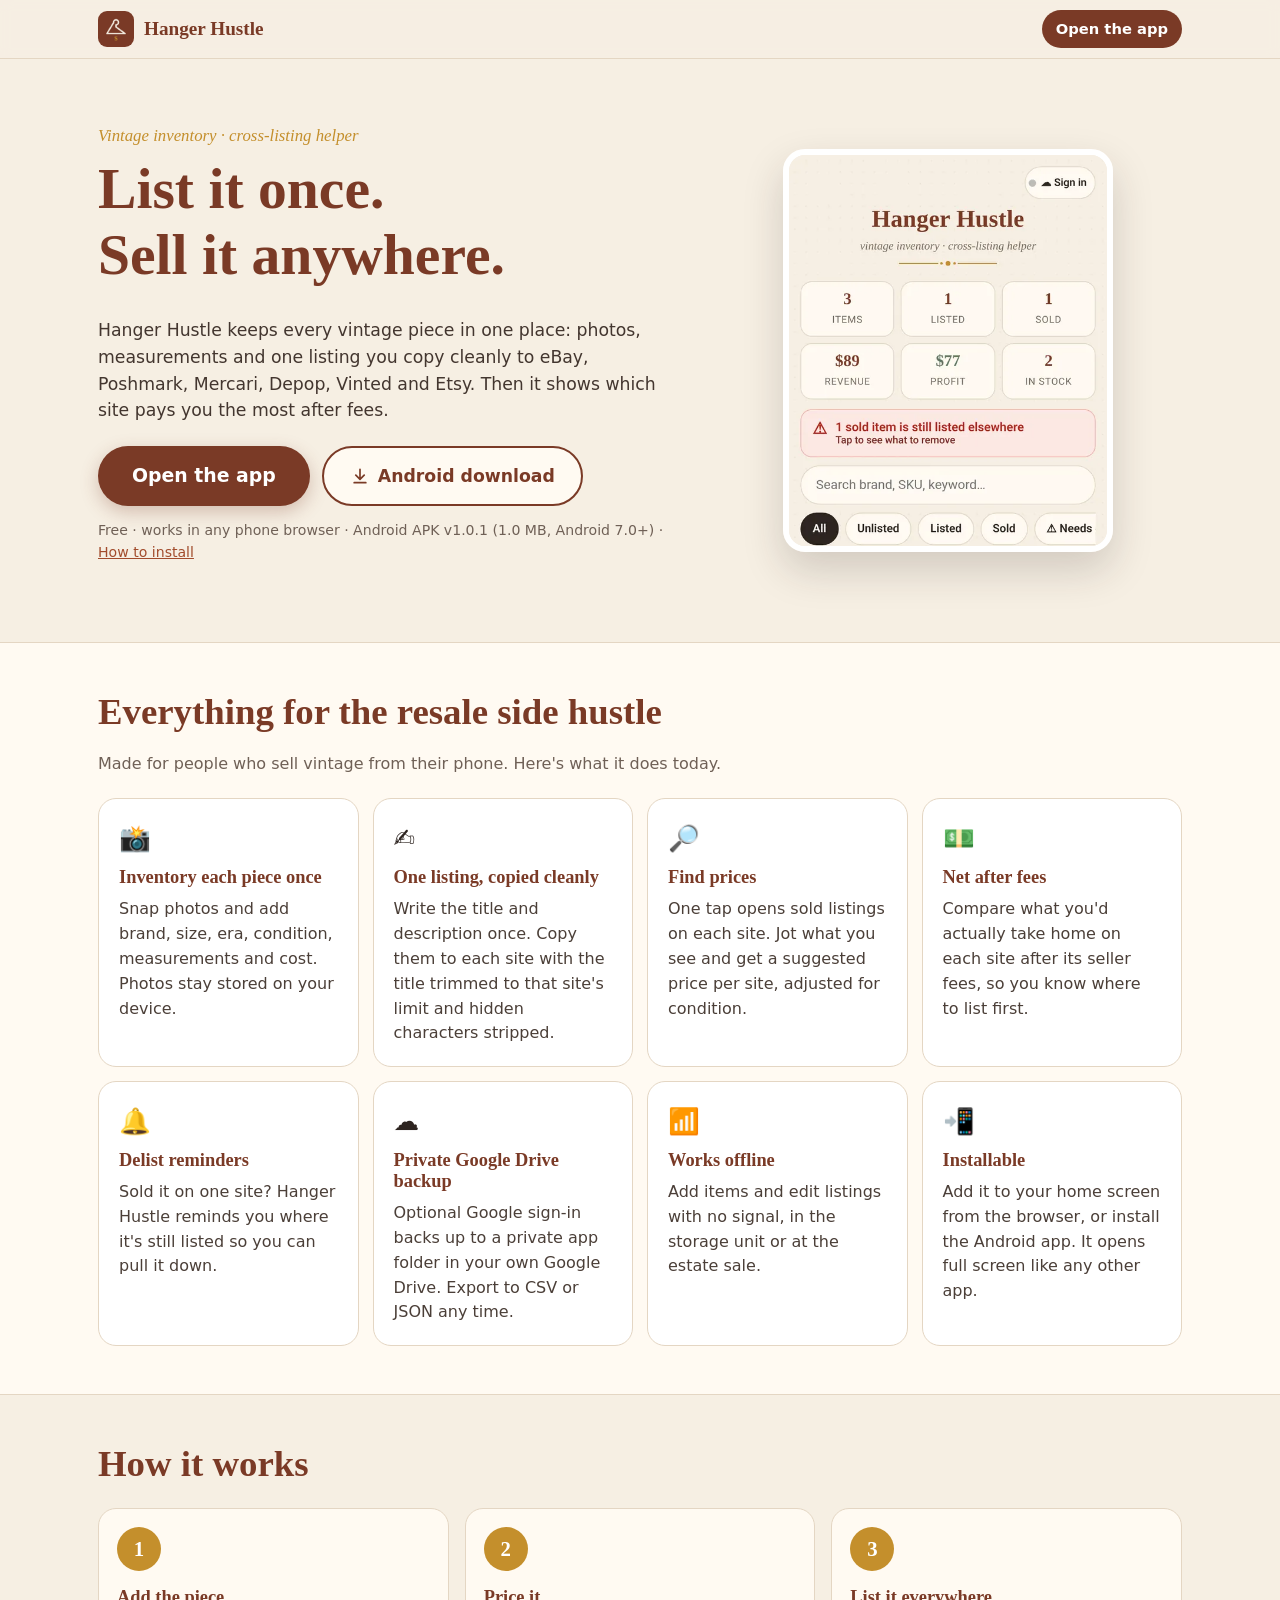
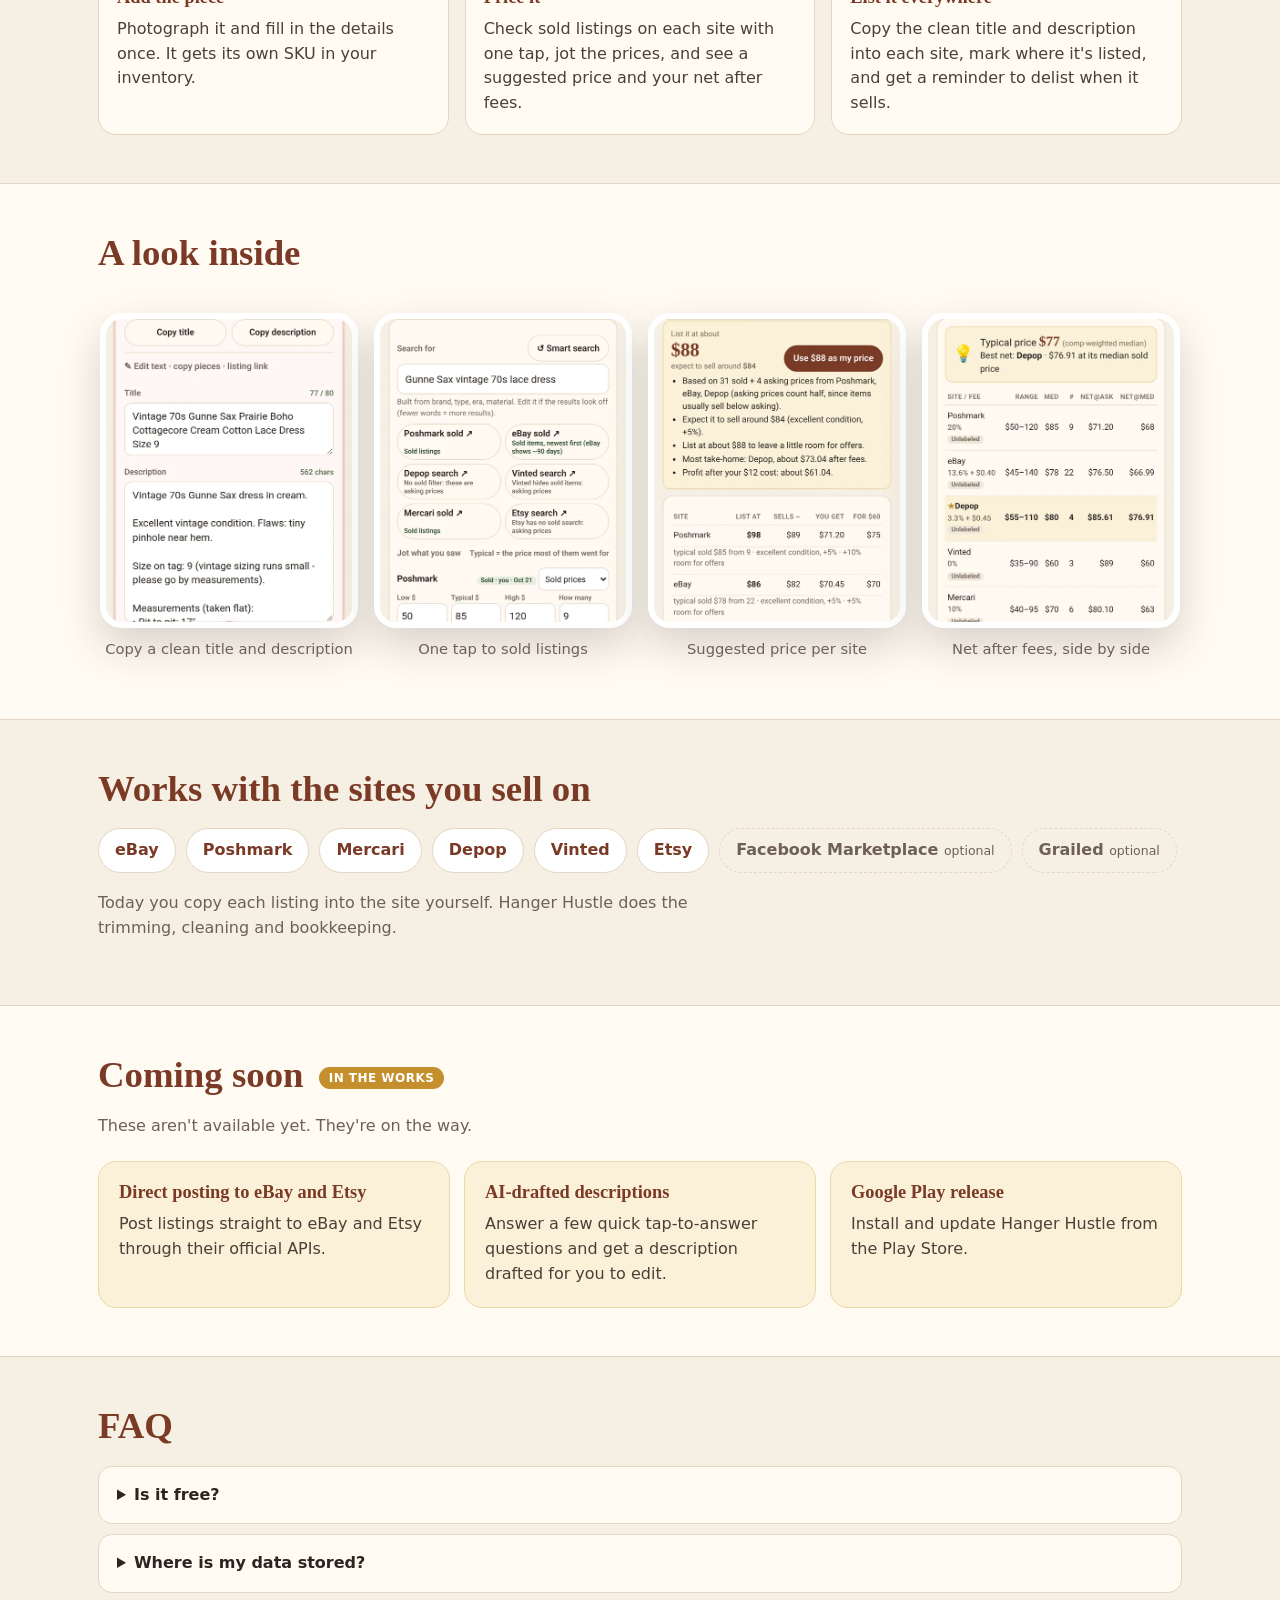
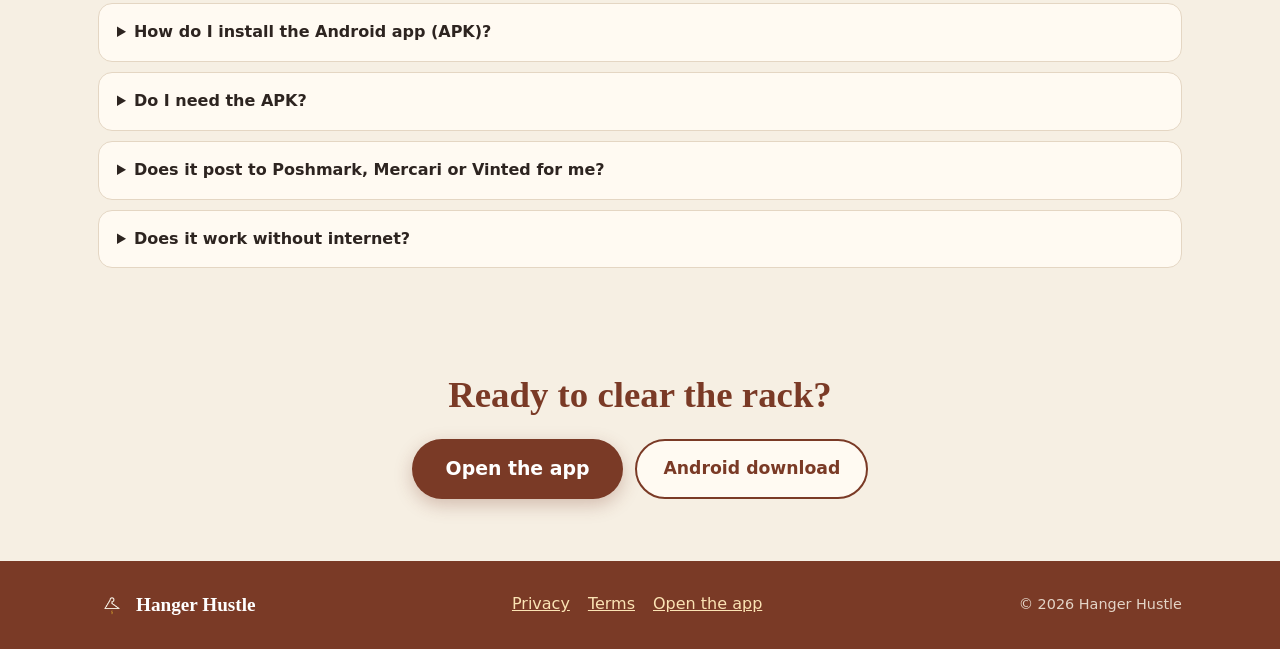
==== index.html @ 05e21c34 "Hanger Hustle landing page" ====
<!doctype html>
<html lang="en">
<head>
<meta charset="utf-8">
<meta name="viewport" content="width=device-width, initial-scale=1">
<title>Hanger Hustle: vintage inventory and cross-listing helper</title>
<meta name="description" content="Hanger Hustle helps vintage resellers photograph and inventory each piece once, copy clean listings to eBay, Poshmark, Mercari, Depop, Vinted and Etsy, and price it right. Free, works offline, installable.">
<meta name="theme-color" content="#7a3a26">
<link rel="canonical" href="https://hangerhustle.com/">
<link rel="icon" href="/favicon.ico" sizes="any">
<link rel="icon" type="image/png" sizes="32x32" href="/favicon-32.png">
<link rel="apple-touch-icon" href="/apple-touch-icon.png">
<meta property="og:type" content="website">
<meta property="og:site_name" content="Hanger Hustle">
<meta property="og:title" content="Hanger Hustle: vintage inventory and cross-listing helper">
<meta property="og:description" content="Inventory each piece once, copy clean listings to every site, and see what you'll take home after fees.">
<meta property="og:url" content="https://hangerhustle.com/">
<meta property="og:image" content="https://hangerhustle.com/img/og.jpg">
<meta property="og:image:width" content="1200">
<meta property="og:image:height" content="630">
<meta property="og:image:alt" content="Hanger Hustle logo: a hanger with a dollar sign">
<meta name="twitter:card" content="summary_large_image">
<meta name="twitter:title" content="Hanger Hustle: vintage inventory and cross-listing helper">
<meta name="twitter:description" content="Inventory each piece once, copy clean listings to every site, and see what you'll take home after fees.">
<meta name="twitter:image" content="https://hangerhustle.com/img/og.jpg">
<link rel="stylesheet" href="/style.css">
</head>
<body>
<header class="top">
  <div class="wrap top-in">
    <a class="brand" href="/"><img src="/img/icon-96.png" width="36" height="36" alt=""> <span>Hanger Hustle</span></a>
    <a class="top-cta" href="https://app.hangerhustle.com/">Open the app</a>
  </div>
</header>

<main>
<section class="hero">
  <div class="wrap hero-in">
    <div class="hero-text">
      <p class="kicker">Vintage inventory &middot; cross-listing helper</p>
      <h1>List it once.<br>Sell it anywhere.</h1>
      <p class="lede">Hanger Hustle keeps every vintage piece in one place: photos, measurements and one listing you copy cleanly to eBay, Poshmark, Mercari, Depop, Vinted and Etsy. Then it shows which site pays you the most after fees.</p>
      <div class="ctas">
        <a class="btn btn-main" href="https://app.hangerhustle.com/">Open the app</a>
        <a class="btn btn-alt" href="https://github.com/bottledhatecom-cmd/hangerhustle-site/releases/download/v1.0.1/HangerHustle-1.0.1.apk" download>
          <svg viewBox="0 0 24 24" width="20" height="20" aria-hidden="true"><path fill="currentColor" d="M12 3a1 1 0 0 1 1 1v9.6l3.3-3.3a1 1 0 1 1 1.4 1.4l-5 5a1 1 0 0 1-1.4 0l-5-5a1 1 0 1 1 1.4-1.4L11 13.6V4a1 1 0 0 1 1-1zM5 19h14a1 1 0 1 1 0 2H5a1 1 0 1 1 0-2z"/></svg>
          Android download
        </a>
      </div>
      <p class="fine">Free &middot; works in any phone browser &middot; Android APK v1.0.1 (1.0 MB, Android 7.0+) &middot; <a href="#install-apk">How to install</a></p>
    </div>
    <div class="hero-shot">
      <img src="/img/inventory.webp" width="540" height="665" alt="Hanger Hustle inventory screen with item, revenue and profit counts and a reminder that a sold item is still listed elsewhere">
    </div>
  </div>
</section>

<section id="features" class="band">
  <div class="wrap">
    <h2>Everything for the resale side hustle</h2>
    <p class="sub">Made for people who sell vintage from their phone. Here's what it does today.</p>
    <div class="grid">
      <article class="card"><span class="ico" aria-hidden="true">📸</span><h3>Inventory each piece once</h3><p>Snap photos and add brand, size, era, condition, measurements and cost. Photos stay stored on your device.</p></article>
      <article class="card"><span class="ico" aria-hidden="true">✍️</span><h3>One listing, copied cleanly</h3><p>Write the title and description once. Copy them to each site with the title trimmed to that site's limit and hidden characters stripped.</p></article>
      <article class="card"><span class="ico" aria-hidden="true">🔎</span><h3>Find prices</h3><p>One tap opens sold listings on each site. Jot what you see and get a suggested price per site, adjusted for condition.</p></article>
      <article class="card"><span class="ico" aria-hidden="true">💵</span><h3>Net after fees</h3><p>Compare what you'd actually take home on each site after its seller fees, so you know where to list first.</p></article>
      <article class="card"><span class="ico" aria-hidden="true">🔔</span><h3>Delist reminders</h3><p>Sold it on one site? Hanger Hustle reminds you where it's still listed so you can pull it down.</p></article>
      <article class="card"><span class="ico" aria-hidden="true">☁️</span><h3>Private Google Drive backup</h3><p>Optional Google sign-in backs up to a private app folder in your own Google Drive. Export to CSV or JSON any time.</p></article>
      <article class="card"><span class="ico" aria-hidden="true">📶</span><h3>Works offline</h3><p>Add items and edit listings with no signal, in the storage unit or at the estate sale.</p></article>
      <article class="card"><span class="ico" aria-hidden="true">📲</span><h3>Installable</h3><p>Add it to your home screen from the browser, or install the Android app. It opens full screen like any other app.</p></article>
    </div>
  </div>
</section>

<section id="how" class="wrap how">
  <h2>How it works</h2>
  <ol class="steps">
    <li><span class="num">1</span><div><h3>Add the piece</h3><p>Photograph it and fill in the details once. It gets its own SKU in your inventory.</p></div></li>
    <li><span class="num">2</span><div><h3>Price it</h3><p>Check sold listings on each site with one tap, jot the prices, and see a suggested price and your net after fees.</p></div></li>
    <li><span class="num">3</span><div><h3>List it everywhere</h3><p>Copy the clean title and description into each site, mark where it's listed, and get a reminder to delist when it sells.</p></div></li>
  </ol>
</section>

<section class="band shots" aria-label="Screenshots">
  <div class="wrap">
    <h2>A look inside</h2>
    <div class="shot-row">
      <figure><img src="/img/listing.webp" width="540" height="665" loading="lazy" alt="Listing card with copy title and copy description buttons and an 80-character title"><figcaption>Copy a clean title and description</figcaption></figure>
      <figure><img src="/img/find-prices.webp" width="540" height="665" loading="lazy" alt="Find prices screen with one-tap sold searches for each site and fields to jot prices"><figcaption>One tap to sold listings</figcaption></figure>
      <figure><img src="/img/suggested.webp" width="540" height="665" loading="lazy" alt="Suggested price per site with expected take-home after fees"><figcaption>Suggested price per site</figcaption></figure>
      <figure><img src="/img/compare.webp" width="540" height="665" loading="lazy" alt="Value comparison table showing net after fees on each site"><figcaption>Net after fees, side by side</figcaption></figure>
    </div>
  </div>
</section>

<section id="sites" class="wrap sites">
  <h2>Works with the sites you sell on</h2>
  <ul class="chips">
    <li>eBay</li><li>Poshmark</li><li>Mercari</li><li>Depop</li><li>Vinted</li><li>Etsy</li>
    <li class="opt">Facebook Marketplace <small>optional</small></li><li class="opt">Grailed <small>optional</small></li>
  </ul>
  <p class="sub">Today you copy each listing into the site yourself. Hanger Hustle does the trimming, cleaning and bookkeeping.</p>
</section>

<section id="soon" class="band soon">
  <div class="wrap">
    <h2>Coming soon <span class="tag">In the works</span></h2>
    <p class="sub">These aren't available yet. They're on the way.</p>
    <div class="grid three">
      <article class="card"><h3>Direct posting to eBay and Etsy</h3><p>Post listings straight to eBay and Etsy through their official APIs.</p></article>
      <article class="card"><h3>AI-drafted descriptions</h3><p>Answer a few quick tap-to-answer questions and get a description drafted for you to edit.</p></article>
      <article class="card"><h3>Google Play release</h3><p>Install and update Hanger Hustle from the Play Store.</p></article>
    </div>
  </div>
</section>

<section id="faq" class="wrap faq">
  <h2>FAQ</h2>
  <details><summary>Is it free?</summary><p>Yes. Open it in your browser and start adding items. No account needed.</p></details>
  <details><summary>Where is my data stored?</summary><p>On your device. If you sign in with Google, a private backup goes to the Hanger Hustle app folder in your own Google Drive. You can also export everything to CSV or JSON. See the <a href="https://app.hangerhustle.com/privacy.html">privacy policy</a>.</p></details>
  <details id="install-apk"><summary>How do I install the Android app (APK)?</summary>
    <ol>
      <li>On your Android phone, tap <strong>Android download</strong> above to get <code>HangerHustle-1.0.1.apk</code>.</li>
      <li>Open the downloaded file. If Android asks, allow your browser (for example Chrome) to install unknown apps: <em>Settings &rarr; Apps &rarr; Special app access &rarr; Install unknown apps</em>, then turn it on for your browser.</li>
      <li>Tap <strong>Install</strong>, then open Hanger Hustle from your home screen.</li>
    </ol>
    <p>A Google Play Store release is coming, so soon you'll be able to install it from there instead.</p>
  </details>
  <details><summary>Do I need the APK?</summary><p>No. You can use <a href="https://app.hangerhustle.com/">the web app</a> in any phone browser and add it to your home screen from the browser menu (iPhone: Share &rarr; Add to Home Screen).</p></details>
  <details><summary>Does it post to Poshmark, Mercari or Vinted for me?</summary><p>No. Hanger Hustle prepares a clean listing you copy into each site. Direct posting is coming for eBay and Etsy only, through their official APIs.</p></details>
  <details><summary>Does it work without internet?</summary><p>Yes. Once it's loaded, you can add and edit items offline. Opening sold-listing searches needs a connection.</p></details>
</section>

<section class="wrap final">
  <h2>Ready to clear the rack?</h2>
  <div class="ctas center">
    <a class="btn btn-main" href="https://app.hangerhustle.com/">Open the app</a>
    <a class="btn btn-alt" href="https://github.com/bottledhatecom-cmd/hangerhustle-site/releases/download/v1.0.1/HangerHustle-1.0.1.apk" download>Android download</a>
  </div>
</section>
</main>

<footer class="foot">
  <div class="wrap foot-in">
    <a class="brand" href="/"><img src="/img/icon-96.png" width="28" height="28" alt=""> <span>Hanger Hustle</span></a>
    <nav><a href="https://app.hangerhustle.com/privacy.html">Privacy</a><a href="https://app.hangerhustle.com/terms.html">Terms</a><a href="https://app.hangerhustle.com/">Open the app</a></nav>
    <p>&copy; 2026 Hanger Hustle</p>
  </div>
</footer>
</body>
</html>
---- style.css ----
:root{--cream:#f6efe3;--paper:#fffaf2;--deep:#7a3a26;--rust:#a24c2c;--mustard:#c48f2c;--gold-bg:#fbf1d9;--ink:#2d2420;--muted:#6f6056;--line:#e4d6c3;--sage:#5f7a5a;--serif:Georgia,"Times New Roman",serif}
*{box-sizing:border-box}
html{-webkit-text-size-adjust:100%;scroll-behavior:smooth}
body{margin:0;background:var(--cream);color:var(--ink);font:16px/1.55 system-ui,-apple-system,"Segoe UI",Roboto,Helvetica,Arial,sans-serif;overflow-x:hidden}
img{max-width:100%;height:auto;display:block}
a{color:var(--rust)}
h1,h2,h3{font-family:var(--serif);line-height:1.15;margin:0 0 .5em;color:var(--deep)}
h1{font-size:clamp(2.1rem,8vw,3.6rem)}
h2{font-size:clamp(1.55rem,5.5vw,2.3rem)}
h3{font-size:1.15rem}
p{margin:0 0 1em}
.wrap{max-width:1120px;margin:0 auto;padding:0 18px}
.top{position:sticky;top:0;z-index:5;background:rgba(246,239,227,.94);backdrop-filter:blur(6px);border-bottom:1px solid var(--line)}
.top-in{display:flex;align-items:center;justify-content:space-between;gap:12px;height:58px}
.brand{display:flex;align-items:center;gap:10px;text-decoration:none;color:var(--deep);font:700 1.2rem var(--serif);white-space:nowrap}
.brand img{border-radius:9px}
.top-cta{background:var(--deep);color:#fff;text-decoration:none;font-weight:600;font-size:.92rem;padding:8px 14px;border-radius:999px;white-space:nowrap}
.hero{padding:34px 0 40px}
.hero-in{display:grid;gap:30px;align-items:center}
.kicker{font-family:var(--serif);font-style:italic;color:var(--mustard);font-size:1.05rem;margin-bottom:.4em}
.lede{font-size:1.08rem;color:#43362f;max-width:36em}
.ctas{display:flex;flex-wrap:wrap;gap:12px;margin:22px 0 14px}
.ctas.center{justify-content:center}
.btn{display:inline-flex;align-items:center;justify-content:center;gap:8px;min-height:54px;padding:0 26px;border-radius:999px;font-weight:700;font-size:1.08rem;text-decoration:none;transition:transform .12s,box-shadow .12s}
.btn:active{transform:translateY(1px)}
.btn-main{background:var(--deep);color:#fff;box-shadow:0 6px 18px rgba(122,58,38,.28);font-size:1.18rem;min-height:60px;padding:0 34px}
.btn-main:hover{background:#6a311f}
.btn-alt{background:var(--paper);color:var(--deep);border:2px solid var(--deep)}
.btn-alt:hover{background:var(--gold-bg)}
.fine{font-size:.88rem;color:var(--muted)}
.hero-shot{justify-self:center;max-width:330px;width:100%}
.hero-shot img,.shot-row img{border-radius:22px;border:6px solid #fff;box-shadow:0 18px 40px rgba(45,36,32,.18)}
.band{background:var(--paper);border-top:1px solid var(--line);border-bottom:1px solid var(--line);padding:48px 0}
.sub{color:var(--muted);max-width:40em}
.grid{display:grid;gap:14px;margin-top:22px}
.card{background:#fff;border:1px solid var(--line);border-radius:18px;padding:20px}
.card p{color:#4b3f38;margin:0}
.ico{font-size:1.6rem;display:block;margin-bottom:8px}
.how,.sites,.faq,.final{padding:48px 18px}
.steps{list-style:none;padding:0;margin:22px 0 0;display:grid;gap:16px;counter-reset:s}
.steps li{display:flex;gap:16px;align-items:flex-start;background:var(--paper);border:1px solid var(--line);border-radius:18px;padding:18px}
.steps p{margin:0;color:#4b3f38}
.num{flex:0 0 44px;width:44px;height:44px;border-radius:50%;background:var(--mustard);color:#fff;font:700 1.3rem var(--serif);display:grid;place-items:center}
.shot-row{display:grid;grid-auto-flow:column;grid-auto-columns:76%;gap:16px;overflow-x:auto;scroll-snap-type:x mandatory;padding:20px 2px 10px;margin-top:6px}
.shot-row figure{margin:0;scroll-snap-align:start}
.shot-row figcaption{text-align:center;font-size:.92rem;color:var(--muted);margin-top:10px}
.chips{list-style:none;padding:0;margin:18px 0;display:flex;flex-wrap:wrap;gap:10px}
.chips li{background:#fff;border:1px solid var(--line);border-radius:999px;padding:9px 16px;font-weight:600;color:var(--deep)}
.chips li.opt{background:transparent;border-style:dashed;color:var(--muted)}
.chips small{font-weight:400;font-size:.78rem}
.soon .card{background:var(--gold-bg);border-color:#ecd9a8}
.tag{display:inline-block;vertical-align:middle;font:600 .75rem system-ui,sans-serif;letter-spacing:.04em;text-transform:uppercase;background:var(--mustard);color:#fff;border-radius:999px;padding:4px 10px;margin-left:6px}
.faq details{background:var(--paper);border:1px solid var(--line);border-radius:14px;margin:10px 0;padding:0 18px}
.faq summary{cursor:pointer;font-weight:700;padding:16px 0;color:var(--ink)}
.faq details[open] summary{color:var(--deep)}
.faq details p,.faq details ol{color:#4b3f38}
.faq ol{padding-left:1.2em}
.faq li{margin-bottom:.5em}
code{background:var(--gold-bg);padding:1px 5px;border-radius:5px;font-size:.88em;word-break:break-all}
.final{text-align:center}
.foot{background:var(--deep);color:#f6efe3;padding:30px 0}
.foot .brand{color:#fff}
.foot-in{display:flex;flex-wrap:wrap;gap:16px;align-items:center;justify-content:space-between}
.foot nav{display:flex;gap:18px;flex-wrap:wrap}
.foot a{color:#fbe3b4}
.foot p{margin:0;font-size:.9rem;opacity:.85}
@media (min-width:700px){.grid{grid-template-columns:repeat(2,1fr)}.steps{grid-template-columns:repeat(3,1fr)}.steps li{flex-direction:column}.shot-row{grid-auto-columns:calc(25% - 12px);overflow:visible}}
@media (min-width:960px){.hero{padding:64px 0}.hero-in{grid-template-columns:1.25fr 1fr}.grid{grid-template-columns:repeat(4,1fr)}.grid.three{grid-template-columns:repeat(3,1fr)}}
@media (max-width:380px){.btn{width:100%}.top-cta{padding:7px 11px;font-size:.85rem}}
@media (prefers-reduced-motion:reduce){html{scroll-behavior:auto}}
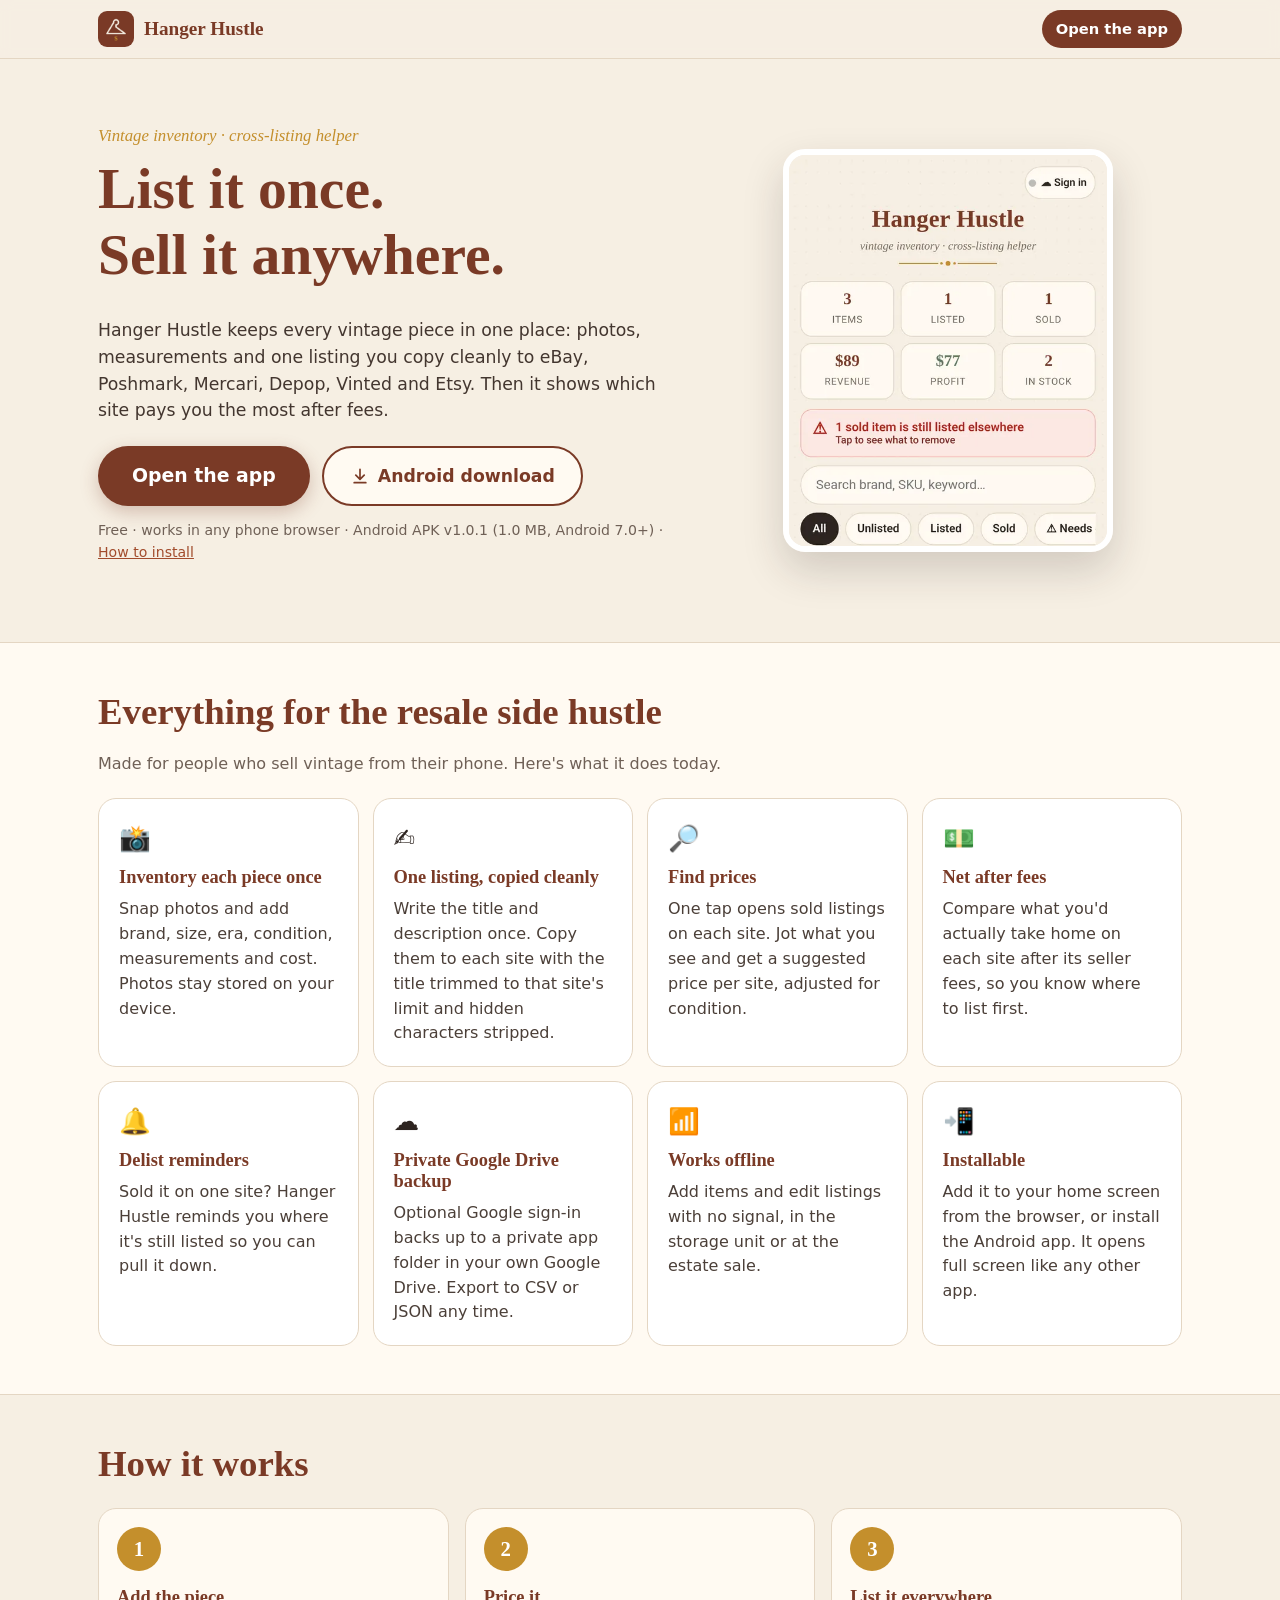
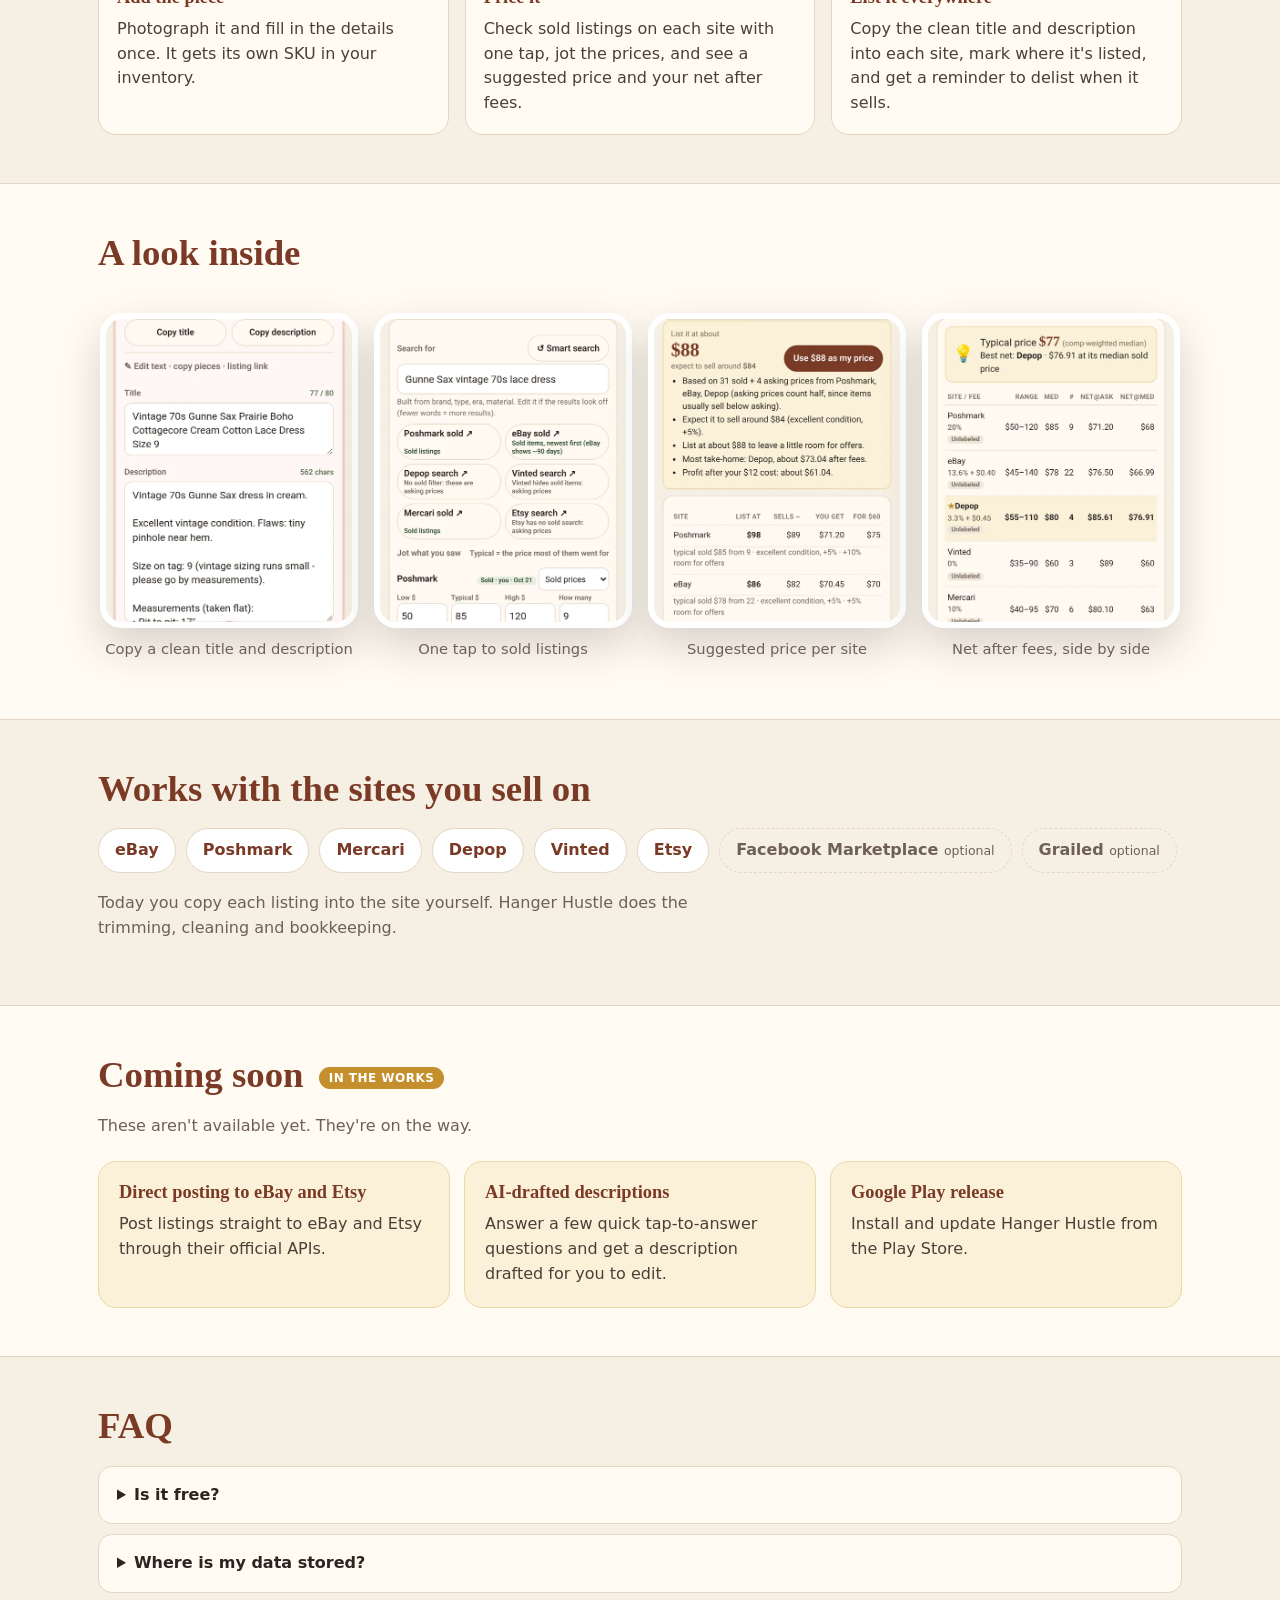
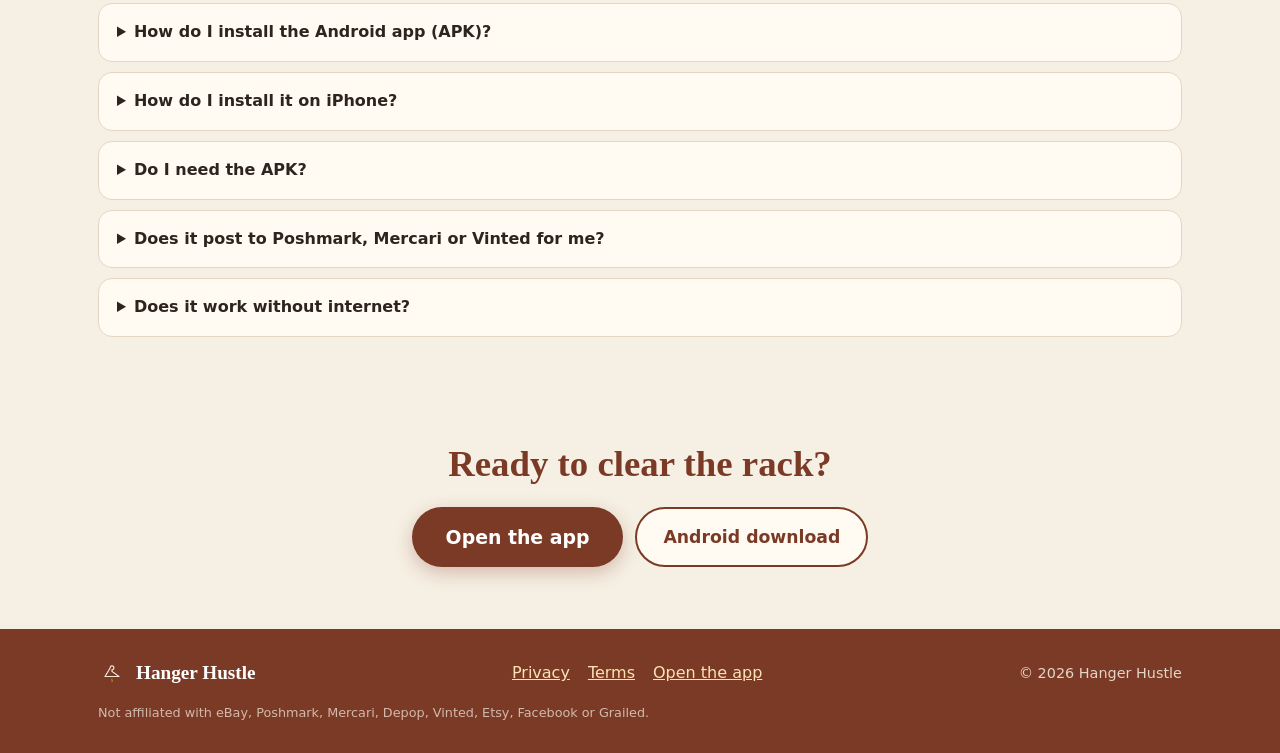
==== commit 4e95476a: "Add iPhone install FAQ and non-affiliation line" ====
--- a/index.html
+++ b/index.html
@@ -126,7 +126,8 @@
     </ol>
     <p>A Google Play Store release is coming, so soon you'll be able to install it from there instead.</p>
   </details>
-  <details><summary>Do I need the APK?</summary><p>No. You can use <a href="https://app.hangerhustle.com/">the web app</a> in any phone browser and add it to your home screen from the browser menu (iPhone: Share &rarr; Add to Home Screen).</p></details>
+  <details><summary>How do I install it on iPhone?</summary><p>Open <a href="https://app.hangerhustle.com/">app.hangerhustle.com</a> in <strong>Safari</strong>, tap <strong>Share</strong>, then <strong>Add to Home Screen</strong>. It opens full screen like any other app.</p></details>
+  <details><summary>Do I need the APK?</summary><p>No. You can use <a href="https://app.hangerhustle.com/">the web app</a> in any phone browser and add it to your home screen from the browser menu.</p></details>
   <details><summary>Does it post to Poshmark, Mercari or Vinted for me?</summary><p>No. Hanger Hustle prepares a clean listing you copy into each site. Direct posting is coming for eBay and Etsy only, through their official APIs.</p></details>
   <details><summary>Does it work without internet?</summary><p>Yes. Once it's loaded, you can add and edit items offline. Opening sold-listing searches needs a connection.</p></details>
 </section>
@@ -145,6 +146,7 @@
     <a class="brand" href="/"><img src="/img/icon-96.png" width="28" height="28" alt=""> <span>Hanger Hustle</span></a>
     <nav><a href="https://app.hangerhustle.com/privacy.html">Privacy</a><a href="https://app.hangerhustle.com/terms.html">Terms</a><a href="https://app.hangerhustle.com/">Open the app</a></nav>
     <p>&copy; 2026 Hanger Hustle</p>
+    <p class="disc">Not affiliated with eBay, Poshmark, Mercari, Depop, Vinted, Etsy, Facebook or Grailed.</p>
   </div>
 </footer>
 </body>
--- a/style.css
+++ b/style.css
@@ -64,6 +64,7 @@
 .foot nav{display:flex;gap:18px;flex-wrap:wrap}
 .foot a{color:#fbe3b4}
 .foot p{margin:0;font-size:.9rem;opacity:.85}
+.foot .disc{flex-basis:100%;font-size:.8rem;opacity:.7}
 @media (min-width:700px){.grid{grid-template-columns:repeat(2,1fr)}.steps{grid-template-columns:repeat(3,1fr)}.steps li{flex-direction:column}.shot-row{grid-auto-columns:calc(25% - 12px);overflow:visible}}
 @media (min-width:960px){.hero{padding:64px 0}.hero-in{grid-template-columns:1.25fr 1fr}.grid{grid-template-columns:repeat(4,1fr)}.grid.three{grid-template-columns:repeat(3,1fr)}}
 @media (max-width:380px){.btn{width:100%}.top-cta{padding:7px 11px;font-size:.85rem}}
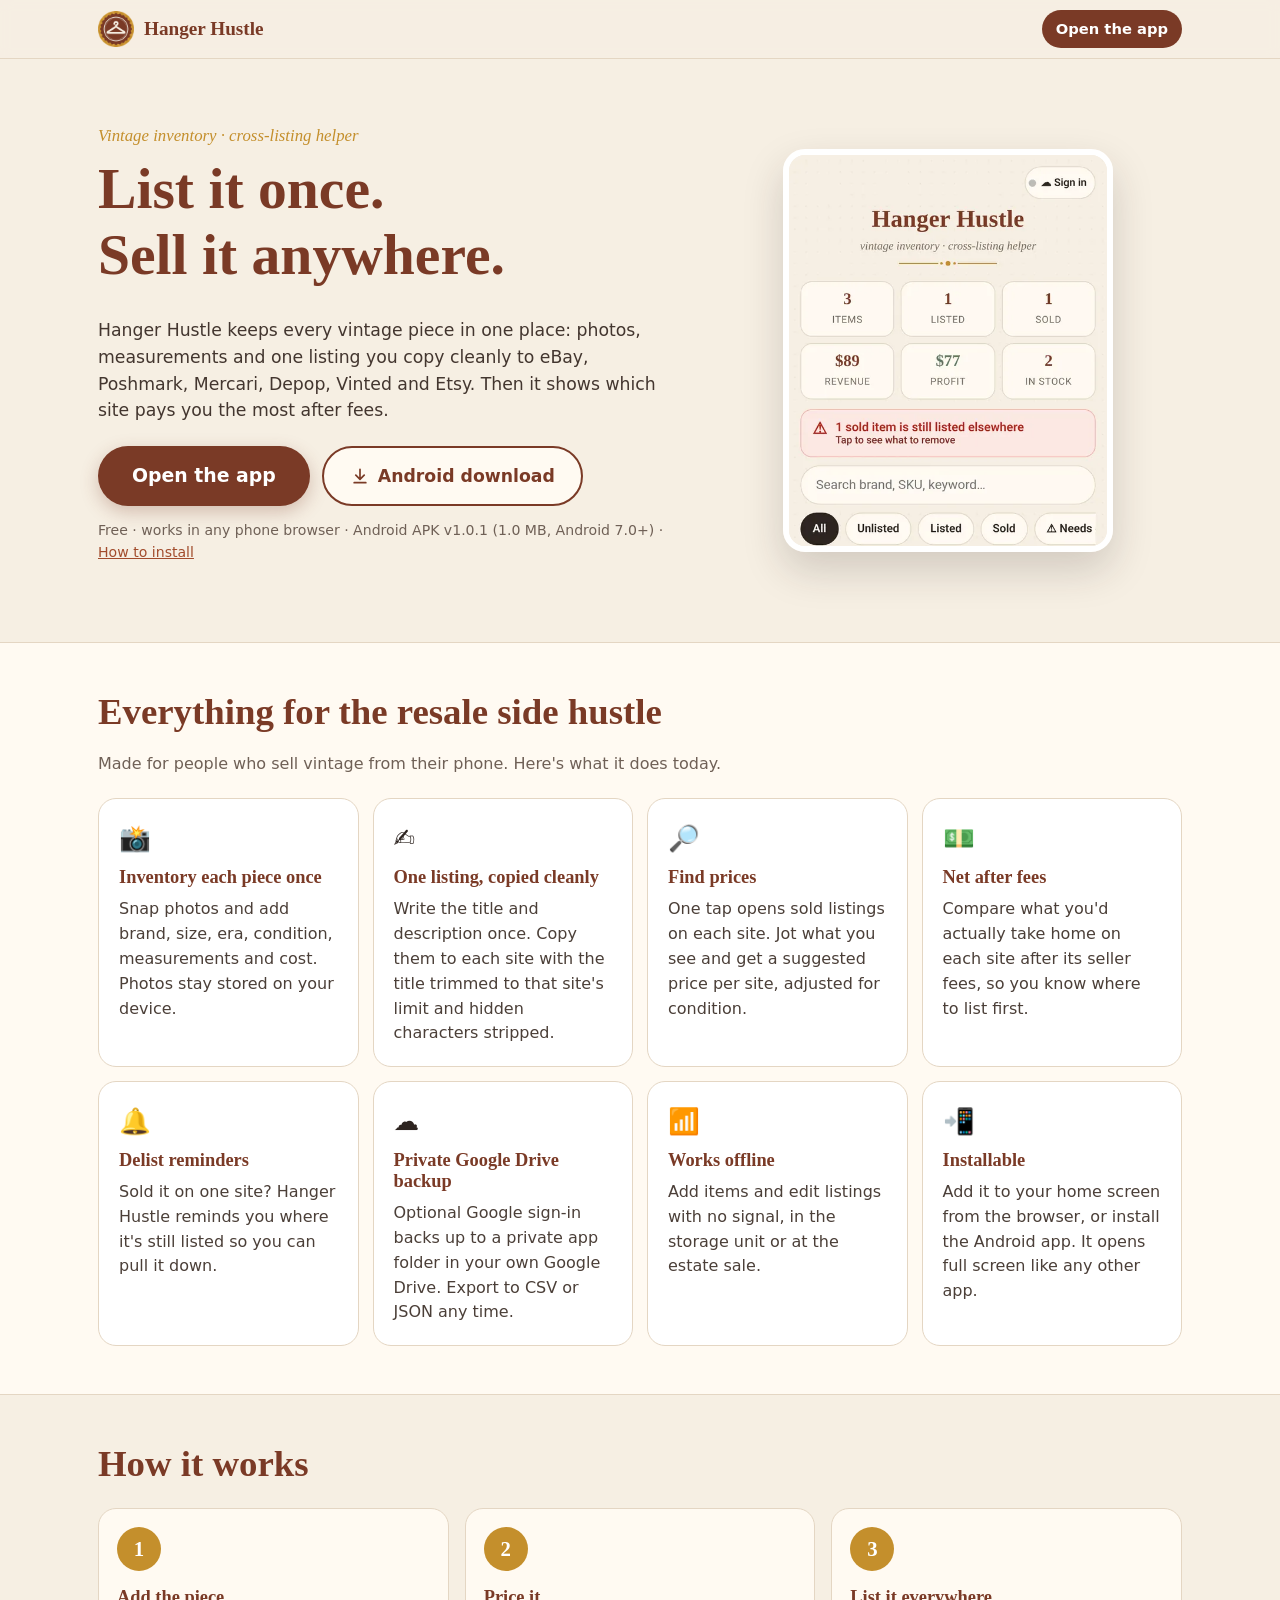
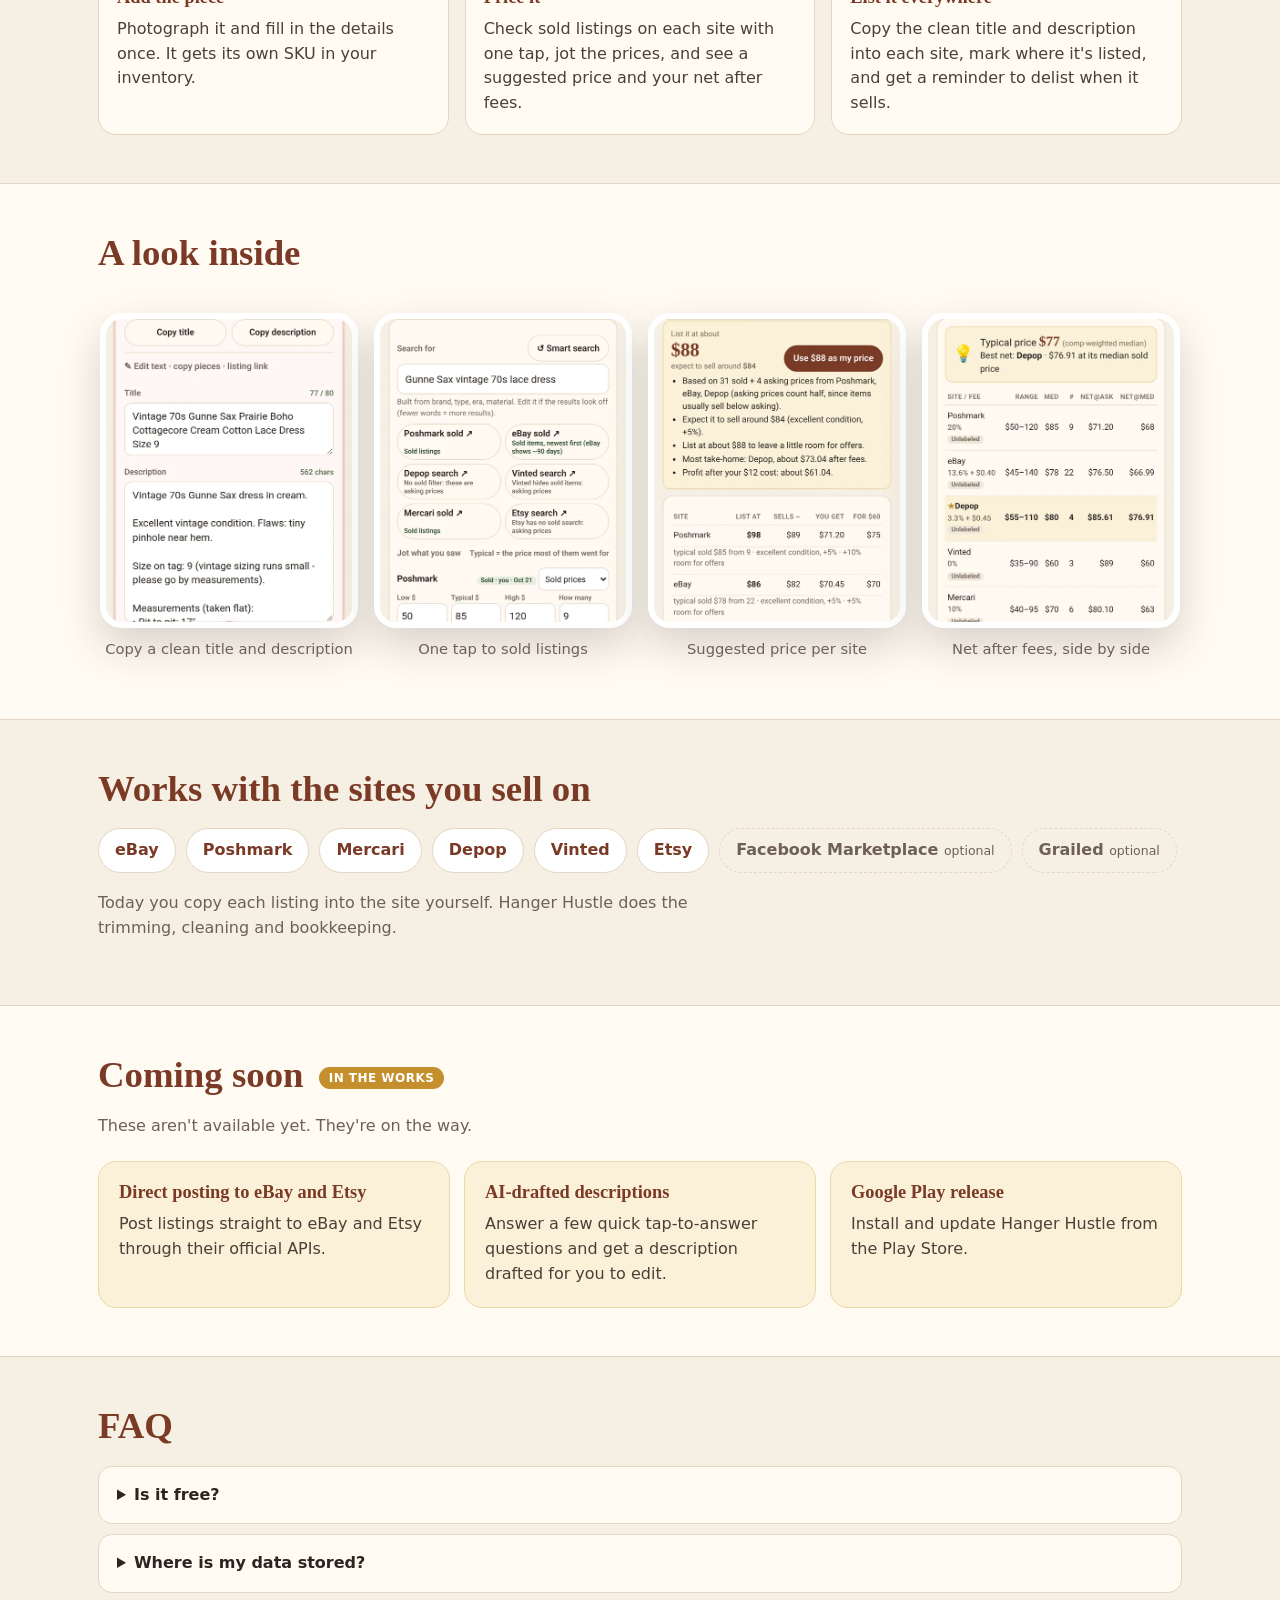
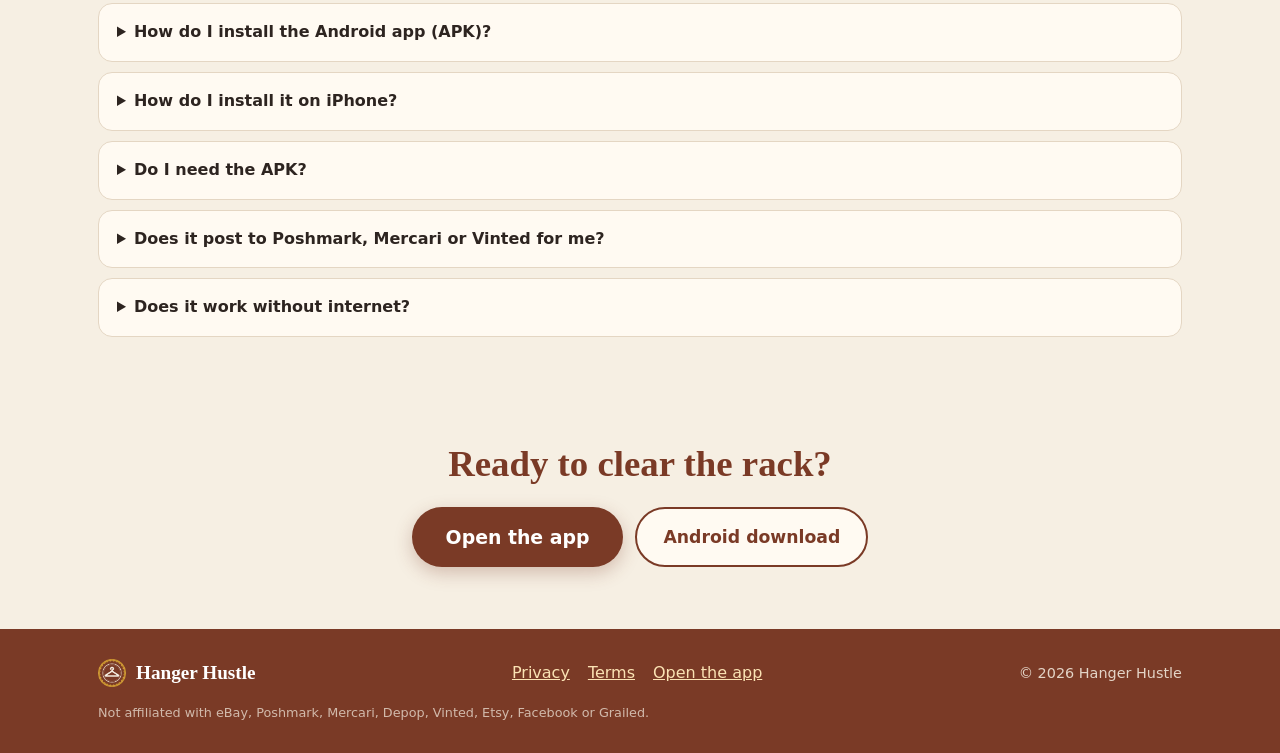
==== commit a798ccb2: "Badge icons: favicon (ico/png/svg), iPhone icon, header logo, 192/512 and share picture now match th" ====
--- a/index.html
+++ b/index.html
@@ -7,28 +7,29 @@
 <meta name="description" content="Hanger Hustle helps vintage resellers photograph and inventory each piece once, copy clean listings to eBay, Poshmark, Mercari, Depop, Vinted and Etsy, and price it right. Free, works offline, installable.">
 <meta name="theme-color" content="#7a3a26">
 <link rel="canonical" href="https://hangerhustle.com/">
-<link rel="icon" href="/favicon.ico" sizes="any">
-<link rel="icon" type="image/png" sizes="32x32" href="/favicon-32.png">
-<link rel="apple-touch-icon" href="/apple-touch-icon.png">
+<link rel="icon" href="/favicon.ico?v=2" sizes="any">
+<link rel="icon" type="image/svg+xml" href="/favicon.svg?v=2">
+<link rel="icon" type="image/png" sizes="32x32" href="/favicon-32.png?v=2">
+<link rel="apple-touch-icon" href="/apple-touch-icon.png?v=2">
 <meta property="og:type" content="website">
 <meta property="og:site_name" content="Hanger Hustle">
 <meta property="og:title" content="Hanger Hustle: vintage inventory and cross-listing helper">
 <meta property="og:description" content="Inventory each piece once, copy clean listings to every site, and see what you'll take home after fees.">
 <meta property="og:url" content="https://hangerhustle.com/">
-<meta property="og:image" content="https://hangerhustle.com/img/og.jpg">
+<meta property="og:image" content="https://hangerhustle.com/img/og.jpg?v=2">
 <meta property="og:image:width" content="1200">
 <meta property="og:image:height" content="630">
-<meta property="og:image:alt" content="Hanger Hustle logo: a hanger with a dollar sign">
+<meta property="og:image:alt" content="Hanger Hustle logo: a hanger on a round vintage badge">
 <meta name="twitter:card" content="summary_large_image">
 <meta name="twitter:title" content="Hanger Hustle: vintage inventory and cross-listing helper">
 <meta name="twitter:description" content="Inventory each piece once, copy clean listings to every site, and see what you'll take home after fees.">
-<meta name="twitter:image" content="https://hangerhustle.com/img/og.jpg">
+<meta name="twitter:image" content="https://hangerhustle.com/img/og.jpg?v=2">
 <link rel="stylesheet" href="/style.css">
 </head>
 <body>
 <header class="top">
   <div class="wrap top-in">
-    <a class="brand" href="/"><img src="/img/icon-96.png" width="36" height="36" alt=""> <span>Hanger Hustle</span></a>
+    <a class="brand" href="/"><img src="/img/icon-96.png?v=2" width="36" height="36" alt=""> <span>Hanger Hustle</span></a>
     <a class="top-cta" href="https://app.hangerhustle.com/">Open the app</a>
   </div>
 </header>
@@ -143,7 +144,7 @@
 
 <footer class="foot">
   <div class="wrap foot-in">
-    <a class="brand" href="/"><img src="/img/icon-96.png" width="28" height="28" alt=""> <span>Hanger Hustle</span></a>
+    <a class="brand" href="/"><img src="/img/icon-96.png?v=2" width="28" height="28" alt=""> <span>Hanger Hustle</span></a>
     <nav><a href="https://app.hangerhustle.com/privacy.html">Privacy</a><a href="https://app.hangerhustle.com/terms.html">Terms</a><a href="https://app.hangerhustle.com/">Open the app</a></nav>
     <p>&copy; 2026 Hanger Hustle</p>
     <p class="disc">Not affiliated with eBay, Poshmark, Mercari, Depop, Vinted, Etsy, Facebook or Grailed.</p>
